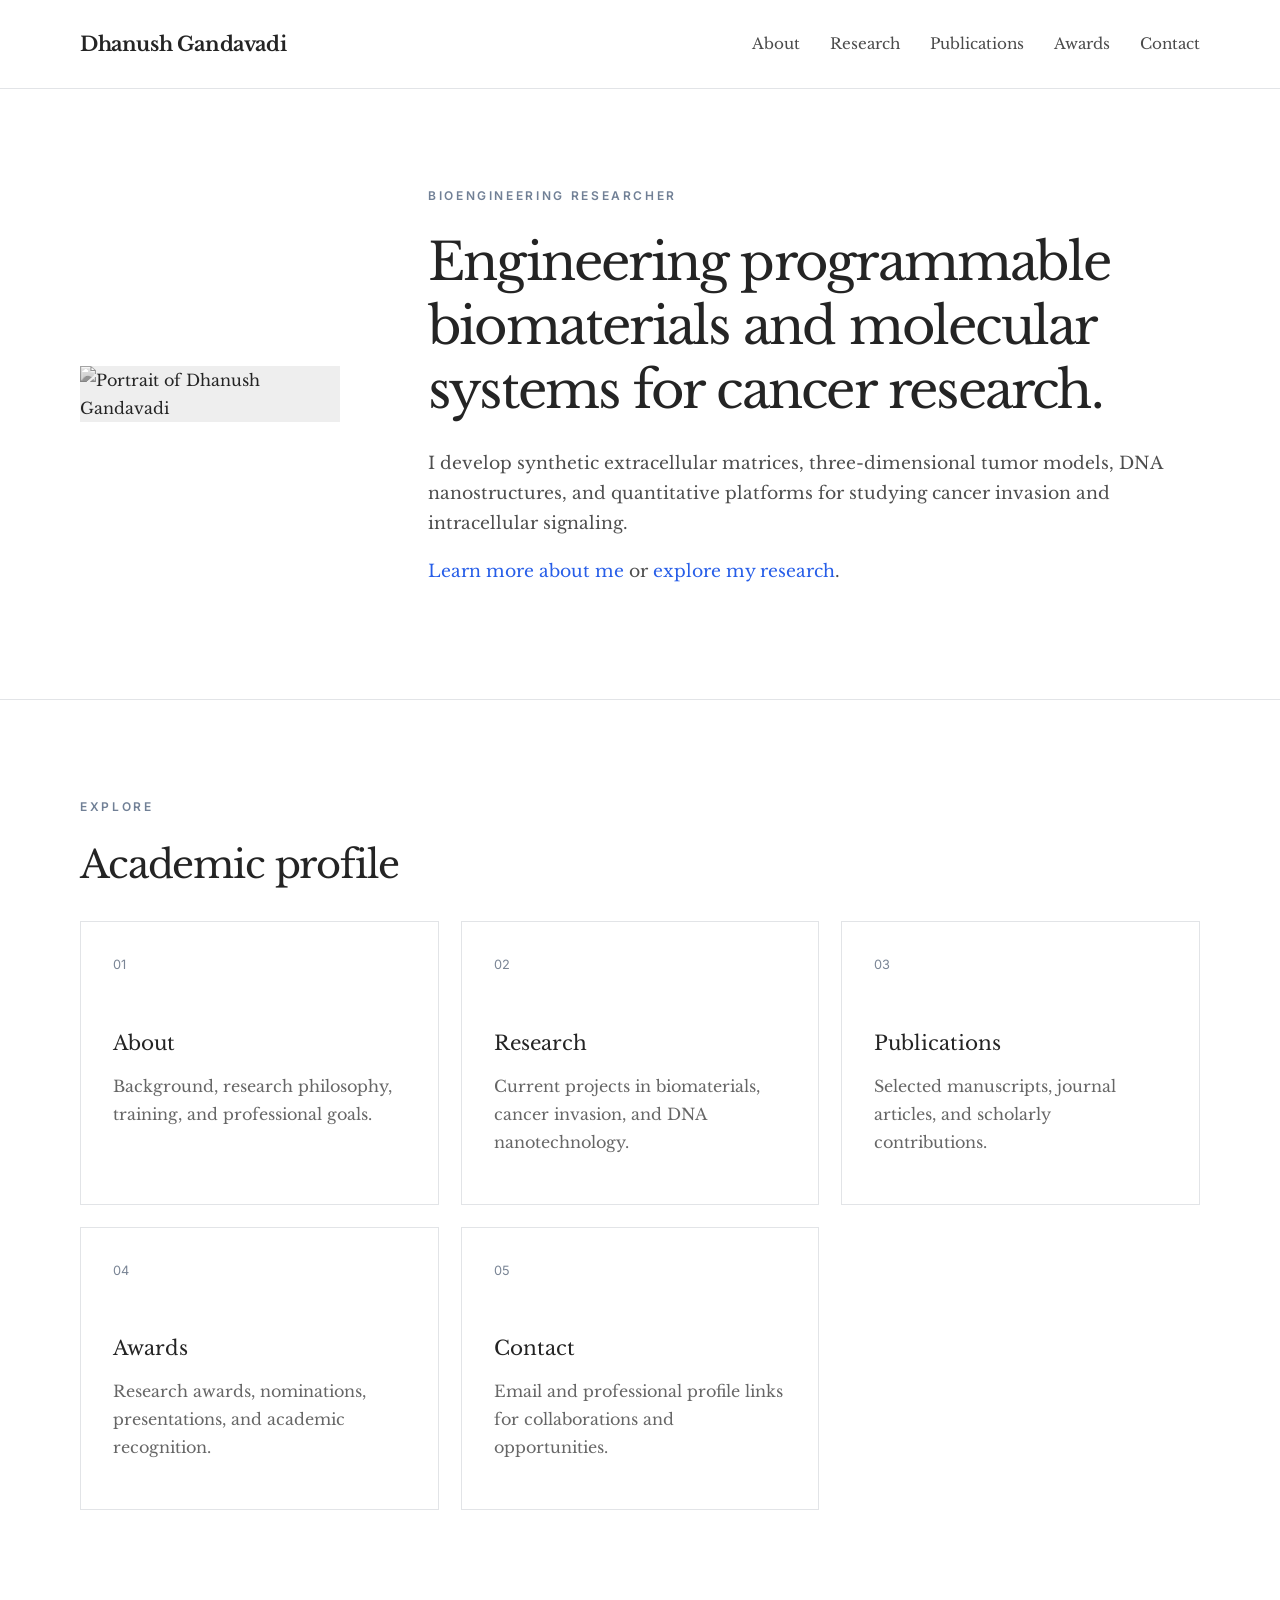
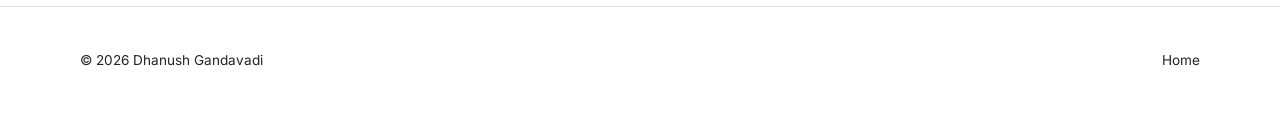
==== index.html @ 9c0daece "Add files via upload" ====
<!DOCTYPE html>
<html lang="en">
<head>
  <meta charset="UTF-8" />
  <meta name="viewport" content="width=device-width, initial-scale=1.0" />
  <meta name="description" content="Academic website of Dhanush Gandavadi, bioengineering researcher." />
  <title>Dhanush Gandavadi | Bioengineering Researcher</title>
  <link rel="preconnect" href="https://fonts.googleapis.com">
  <link rel="preconnect" href="https://fonts.gstatic.com" crossorigin>
  <link href="https://fonts.googleapis.com/css2?family=Inter:wght@400;500;600&family=Libre+Baskerville:wght@400;700&display=swap" rel="stylesheet">
  <link rel="stylesheet" href="styles.css" />
</head>
<body>

<header class="site-header">
  <div class="container nav-wrap">
    <a class="brand" href="index.html">Dhanush Gandavadi</a>
    <button class="menu-toggle" aria-label="Open navigation" aria-expanded="false">☰</button>
    <nav class="nav" aria-label="Primary navigation">
      <a href="about.html">About</a>
      <a href="research.html">Research</a>
      <a href="publications.html">Publications</a>
      <a href="awards.html">Awards</a>
      <a href="contact.html">Contact</a>
    </nav>
  </div>
</header>

<main>
  <section class="hero section">
    <div class="container hero-grid">
      <div class="portrait-wrap">
        <img class="portrait" src="assets/profile-placeholder.jpg" alt="Portrait of Dhanush Gandavadi" />
      </div>
      <div class="hero-copy">
        <p class="eyebrow">BIOENGINEERING RESEARCHER</p>
        <h1>Engineering programmable biomaterials and molecular systems for cancer research.</h1>
        <p>
          I develop synthetic extracellular matrices, three-dimensional tumor models,
          DNA nanostructures, and quantitative platforms for studying cancer invasion
          and intracellular signaling.
        </p>
        <p class="links">
          <a href="about.html">Learn more about me</a> or
          <a href="research.html">explore my research</a>.
        </p>
      </div>
    </div>
  </section>

  <section class="section">
    <div class="container">
      <p class="eyebrow">EXPLORE</p>
      <h2>Academic profile</h2>
      <div class="project-grid">
        <a class="card card-link" href="about.html">
          <span class="card-number">01</span>
          <h3>About</h3>
          <p>Background, research philosophy, training, and professional goals.</p>
        </a>
        <a class="card card-link" href="research.html">
          <span class="card-number">02</span>
          <h3>Research</h3>
          <p>Current projects in biomaterials, cancer invasion, and DNA nanotechnology.</p>
        </a>
        <a class="card card-link" href="publications.html">
          <span class="card-number">03</span>
          <h3>Publications</h3>
          <p>Selected manuscripts, journal articles, and scholarly contributions.</p>
        </a>
        <a class="card card-link" href="awards.html">
          <span class="card-number">04</span>
          <h3>Awards</h3>
          <p>Research awards, nominations, presentations, and academic recognition.</p>
        </a>
        <a class="card card-link" href="contact.html">
          <span class="card-number">05</span>
          <h3>Contact</h3>
          <p>Email and professional profile links for collaborations and opportunities.</p>
        </a>
      </div>
    </div>
  </section>
</main>

<footer>
  <div class="container footer-inner">
    <p>© <span id="year"></span> Dhanush Gandavadi</p>
    <a href="index.html">Home</a>
  </div>
</footer>
<script src="script.js"></script>
</body>
</html>
---- styles.css ----
:root {
  --bg: #ffffff;
  --surface: #ffffff;
  --ink: #242424;
  --muted: #666666;
  --line: #e2e4e7;
  --accent: #275ee8;
  --max: 1120px;
}

* { box-sizing: border-box; }

html {
  scroll-behavior: smooth;
  scroll-padding-top: 90px;
}

body {
  margin: 0;
  background: #ffffff;
  color: var(--ink);
  font-family: "Libre Baskerville", Georgia, serif;
  line-height: 1.75;
}

a {
  color: var(--accent);
  text-decoration: none;
}

a:hover { text-decoration: underline; }

.container {
  width: min(var(--max), calc(100% - 40px));
  margin-inline: auto;
}

.narrow { max-width: 900px; }

.site-header {
  position: sticky;
  top: 0;
  z-index: 20;
  background: rgba(255,255,255,0.96);
  backdrop-filter: blur(12px);
  border-bottom: 1px solid var(--line);
}

.nav-wrap {
  min-height: 88px;
  display: flex;
  align-items: center;
  justify-content: space-between;
}

.brand {
  color: var(--ink);
  font-size: 1.25rem;
  font-weight: 700;
  letter-spacing: -0.02em;
}

.nav {
  display: flex;
  gap: 30px;
}

.nav a {
  color: #4b4b4b;
  font-size: 0.95rem;
}

.nav a:hover { color: var(--accent); }

.menu-toggle {
  display: none;
  border: 0;
  background: transparent;
  font-size: 1.5rem;
}

.section {
  padding: 96px 0;
  border-bottom: 1px solid var(--line);
  background: #ffffff;
}

.hero-grid {
  display: grid;
  grid-template-columns: 260px minmax(0, 1fr);
  gap: 88px;
  align-items: center;
}

.portrait {
  width: 100%;
  aspect-ratio: 4 / 5;
  object-fit: cover;
  filter: grayscale(100%);
  background: #eeeeee;
}

.eyebrow {
  margin: 0 0 24px;
  font-family: Inter, Arial, sans-serif;
  font-size: 0.75rem;
  font-weight: 600;
  letter-spacing: 0.22em;
  color: #718096;
}

h1, h2, h3 {
  margin-top: 0;
  line-height: 1.25;
  font-weight: 400;
}

h1 {
  max-width: 850px;
  margin-bottom: 26px;
  font-size: clamp(2.2rem, 4vw, 3.55rem);
  letter-spacing: -0.035em;
}

h2 {
  margin-bottom: 32px;
  font-size: clamp(1.8rem, 3vw, 2.8rem);
  letter-spacing: -0.03em;
}

h3 {
  margin-bottom: 14px;
  font-size: 1.25rem;
}

.lead,
.hero-copy > p:not(.eyebrow) {
  max-width: 780px;
  color: #4e4e4e;
  font-size: 1.08rem;
}

.project-grid {
  display: grid;
  grid-template-columns: repeat(3, 1fr);
  gap: 22px;
}

.card {
  min-height: 280px;
  padding: 32px;
  background: #ffffff;
  border: 1px solid var(--line);
}

.card-link {
  display: block;
  color: var(--ink);
  transition: transform 160ms ease, box-shadow 160ms ease;
}

.card-link:hover {
  text-decoration: none;
  transform: translateY(-3px);
  box-shadow: 0 12px 30px rgba(0,0,0,0.06);
}

.card-number,
.project-index,
.year {
  font-family: Inter, Arial, sans-serif;
  font-size: 0.8rem;
  color: #7a8595;
}

.card-number {
  display: block;
  margin-bottom: 54px;
}

.card p,
.publication p,
.simple-list p,
.contact-copy p,
.prose p,
.feature-project p {
  color: var(--muted);
}

.page-hero { padding-top: 110px; }

.content-grid,
.contact-grid {
  display: grid;
  grid-template-columns: 0.8fr 1.2fr;
  gap: 72px;
}

.prose p { margin-top: 0; }

.publication-list {
  border-top: 1px solid var(--line);
}

.publication {
  display: grid;
  grid-template-columns: 110px 1fr;
  gap: 28px;
  padding: 30px 0;
  border-bottom: 1px solid var(--line);
}

.publication p { margin: 0 0 10px; }

.simple-list {
  display: grid;
  grid-template-columns: 1fr 1fr;
  gap: 28px;
}

.simple-list.one-column { grid-template-columns: 1fr; }

.simple-list > div {
  padding-top: 24px;
  border-top: 1px solid var(--line);
}

.stacked-projects {
  border-top: 1px solid var(--line);
}

.feature-project {
  display: grid;
  grid-template-columns: 110px 1fr;
  gap: 28px;
  padding: 44px 0;
  border-bottom: 1px solid var(--line);
}

.feature-project h2 { margin-bottom: 16px; }

footer {
  padding: 28px 0;
  font-family: Inter, Arial, sans-serif;
  font-size: 0.85rem;
  background: #ffffff;
}

.footer-inner {
  display: flex;
  justify-content: space-between;
  align-items: center;
}

footer a { color: var(--ink); }

@media (max-width: 820px) {
  .nav-wrap { min-height: 72px; }
  .menu-toggle { display: block; }

  .nav {
    display: none;
    position: absolute;
    top: 72px;
    left: 0;
    right: 0;
    padding: 20px;
    flex-direction: column;
    gap: 14px;
    background: #ffffff;
    border-bottom: 1px solid var(--line);
  }

  .nav.open { display: flex; }

  .hero-grid,
  .project-grid,
  .simple-list,
  .content-grid,
  .contact-grid {
    grid-template-columns: 1fr;
  }

  .hero-grid { gap: 42px; }
  .portrait-wrap { max-width: 260px; }
  .section { padding: 68px 0; }

  .publication,
  .feature-project {
    grid-template-columns: 1fr;
    gap: 4px;
  }
}
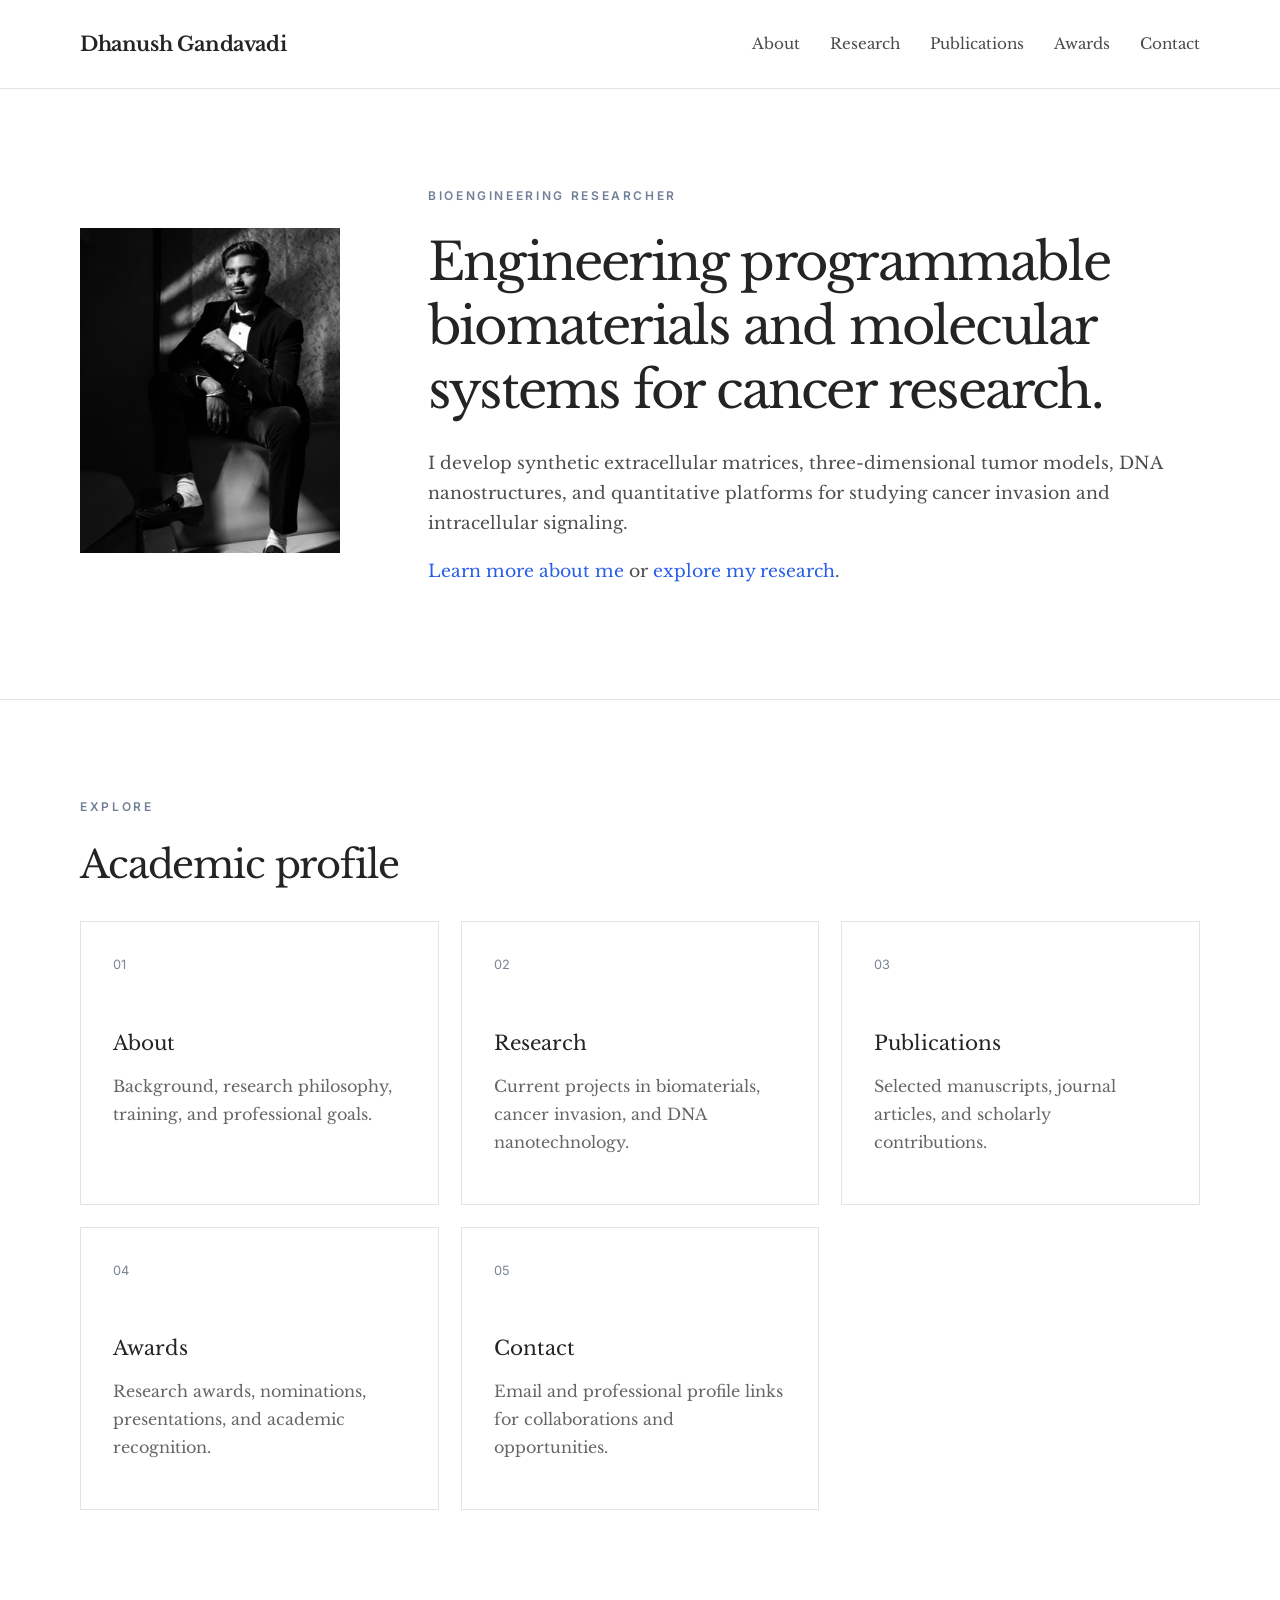
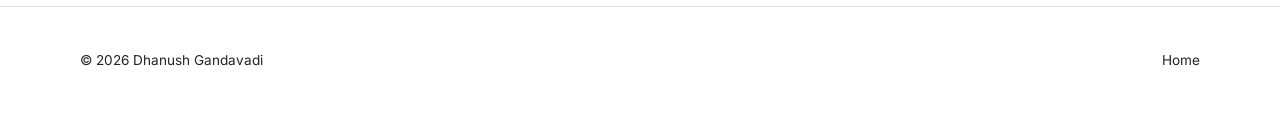
==== commit 086586e6: "Update index.html" ====
--- a/index.html
+++ b/index.html
@@ -30,7 +30,7 @@
   <section class="hero section">
     <div class="container hero-grid">
       <div class="portrait-wrap">
-        <img class="portrait" src="assets/profile-placeholder.jpg" alt="Portrait of Dhanush Gandavadi" />
+        <img class="portrait" src="assets/Dhanush.jpg" alt="Portrait of Dhanush Gandavadi" />
       </div>
       <div class="hero-copy">
         <p class="eyebrow">BIOENGINEERING RESEARCHER</p>
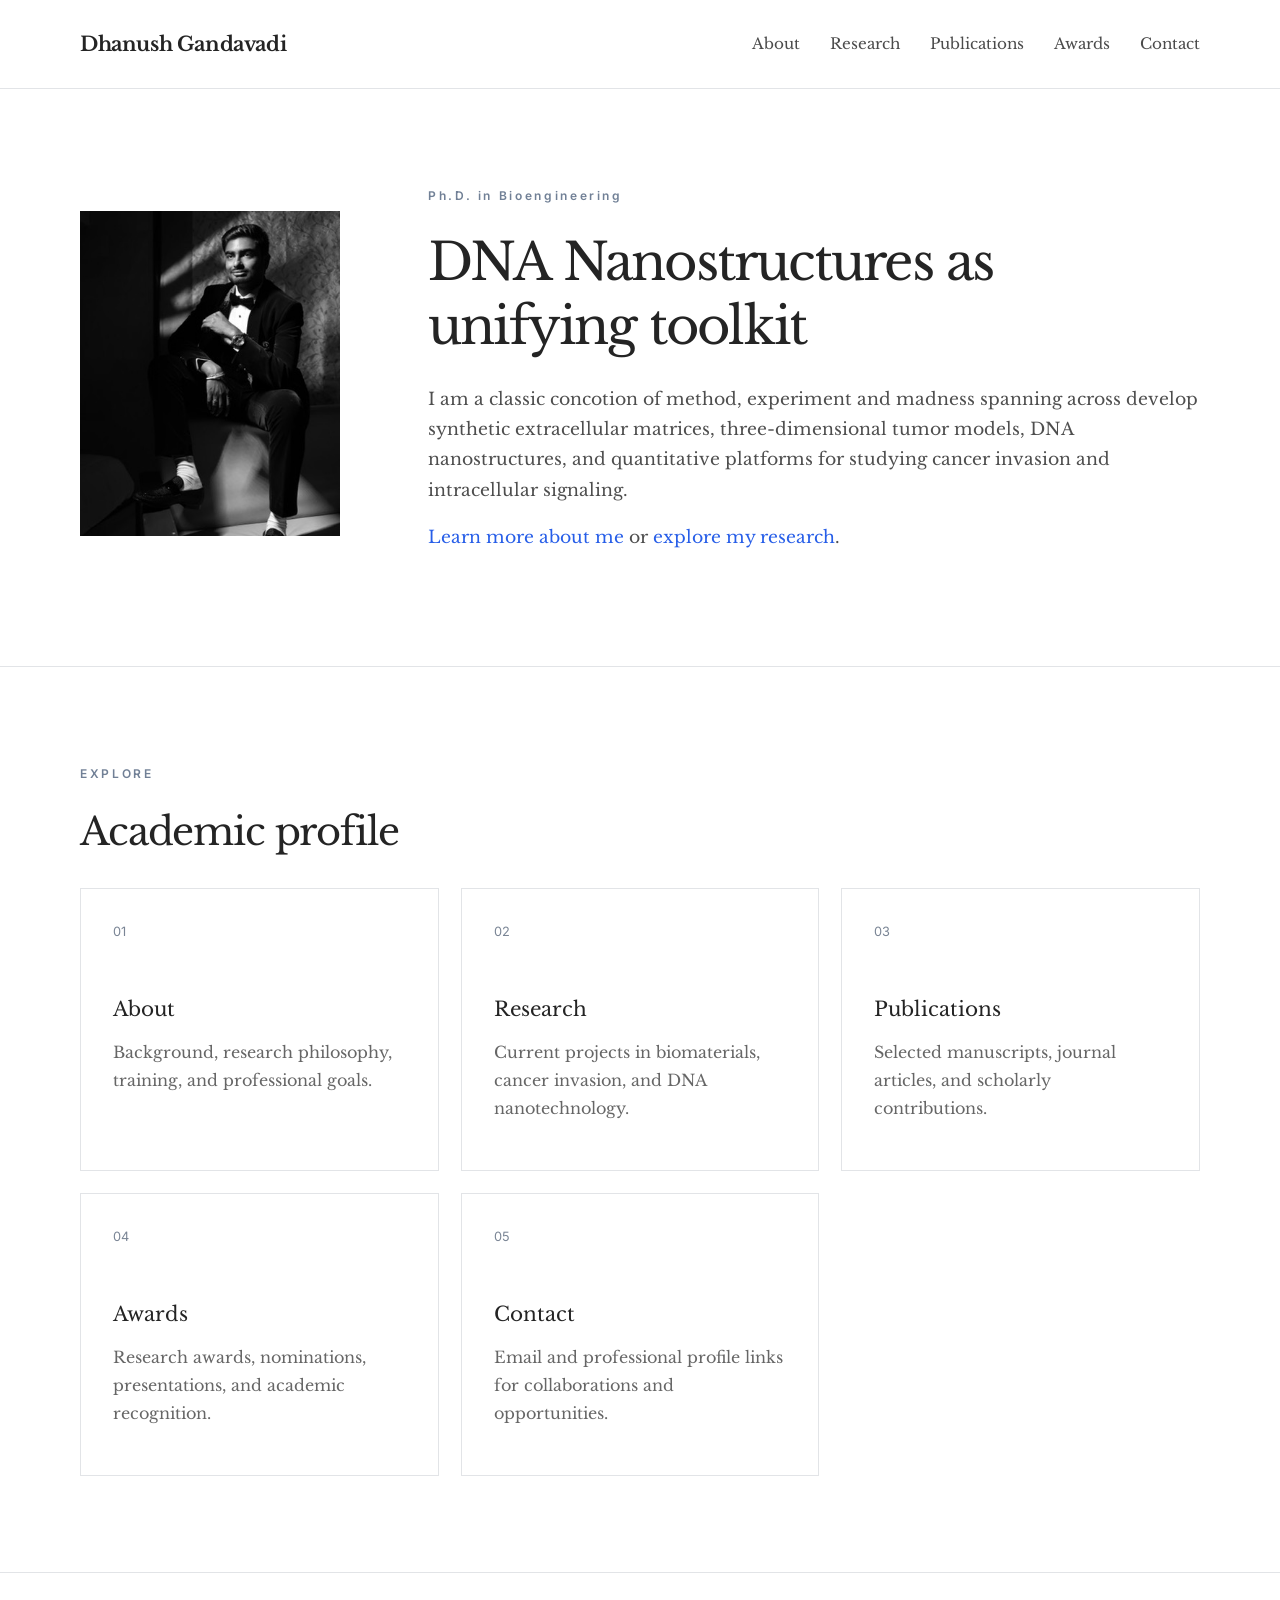
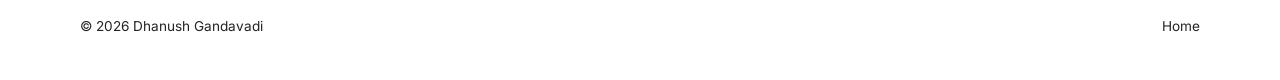
==== commit beea6c56: "Update index.html" ====
--- a/index.html
+++ b/index.html
@@ -4,7 +4,7 @@
   <meta charset="UTF-8" />
   <meta name="viewport" content="width=device-width, initial-scale=1.0" />
   <meta name="description" content="Academic website of Dhanush Gandavadi, bioengineering researcher." />
-  <title>Dhanush Gandavadi | Bioengineering Researcher</title>
+  <title>Dhanush Gandavadi | Ph.D. in Bioengineering </title>
   <link rel="preconnect" href="https://fonts.googleapis.com">
   <link rel="preconnect" href="https://fonts.gstatic.com" crossorigin>
   <link href="https://fonts.googleapis.com/css2?family=Inter:wght@400;500;600&family=Libre+Baskerville:wght@400;700&display=swap" rel="stylesheet">
@@ -33,10 +33,11 @@
         <img class="portrait" src="assets/Dhanush.jpg" alt="Portrait of Dhanush Gandavadi" />
       </div>
       <div class="hero-copy">
-        <p class="eyebrow">BIOENGINEERING RESEARCHER</p>
-        <h1>Engineering programmable biomaterials and molecular systems for cancer research.</h1>
+        <p class="eyebrow"> Ph.D. in Bioengineering</p>
+        <h1> DNA Nanostructures as unifying toolkit </h1>
         <p>
-          I develop synthetic extracellular matrices, three-dimensional tumor models,
+          I am a classic concotion of method, experiment and madness spanning across
+          develop synthetic extracellular matrices, three-dimensional tumor models,
           DNA nanostructures, and quantitative platforms for studying cancer invasion
           and intracellular signaling.
         </p>
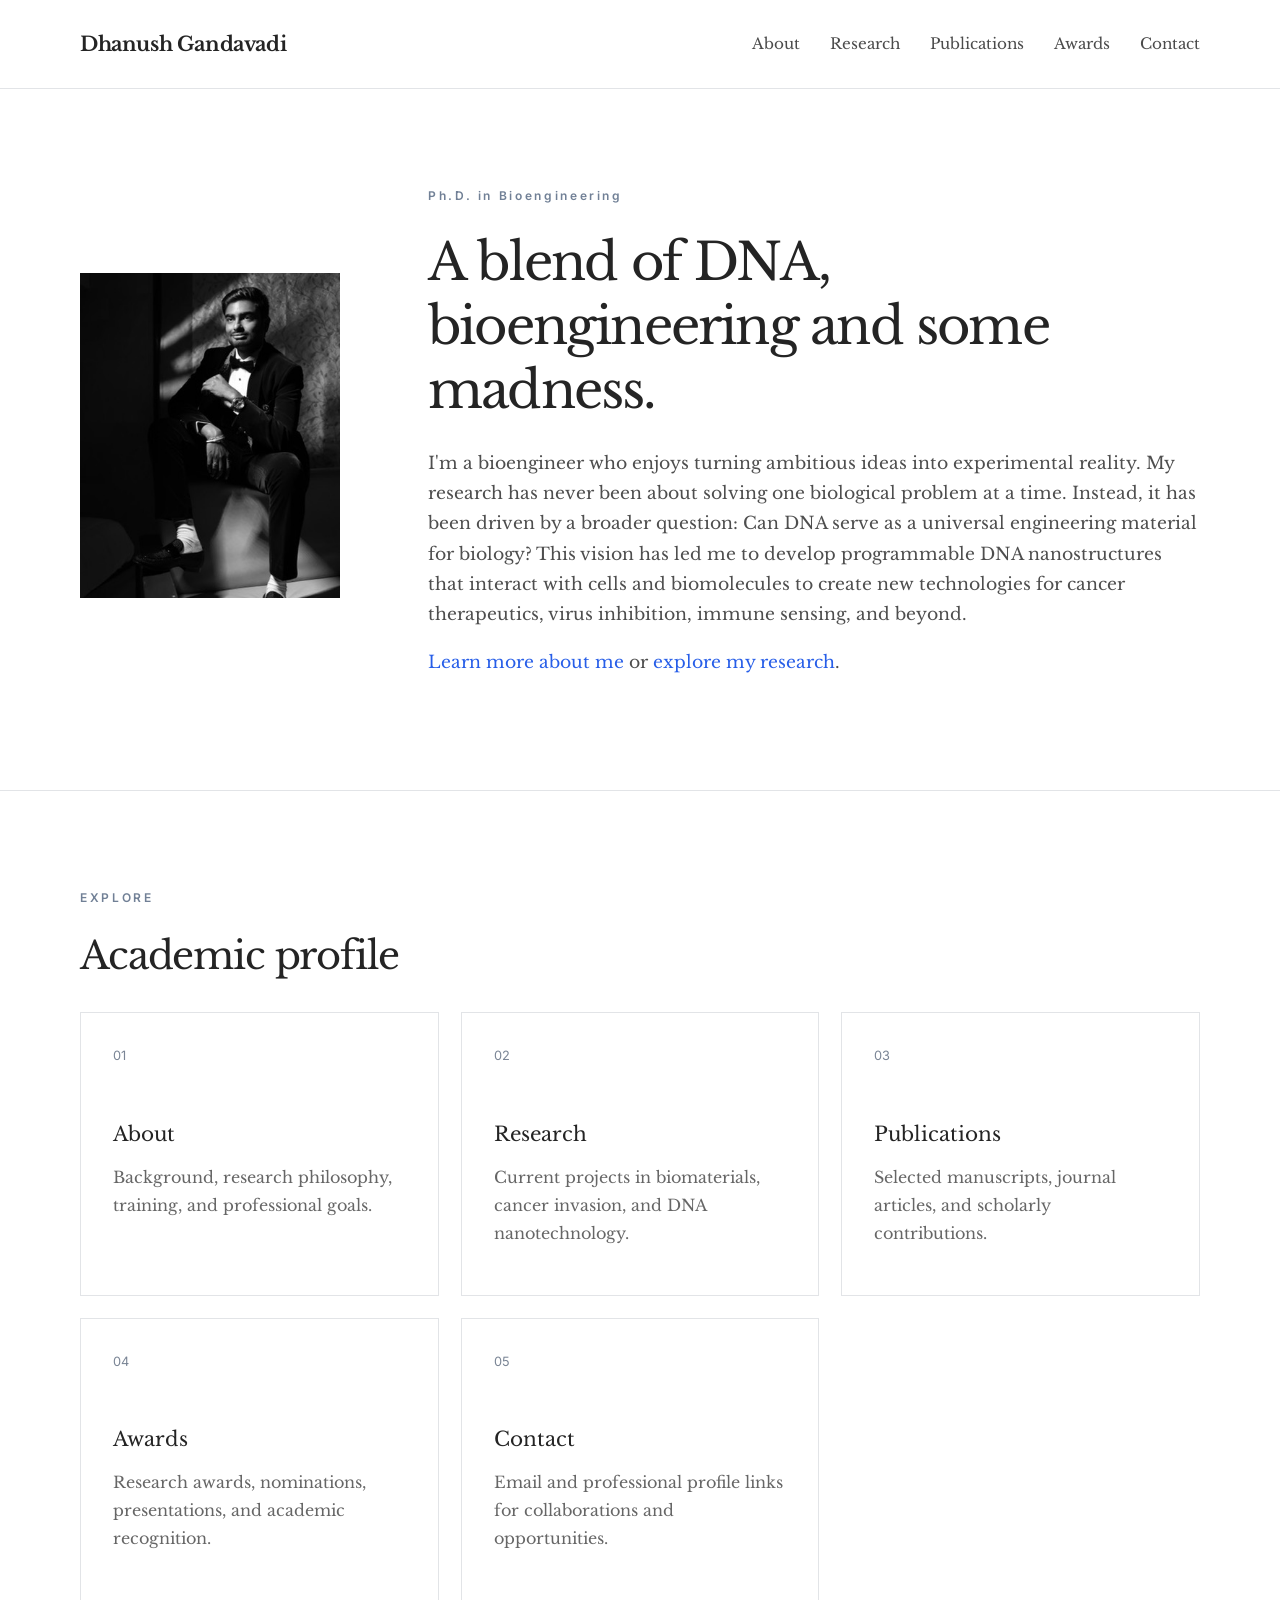
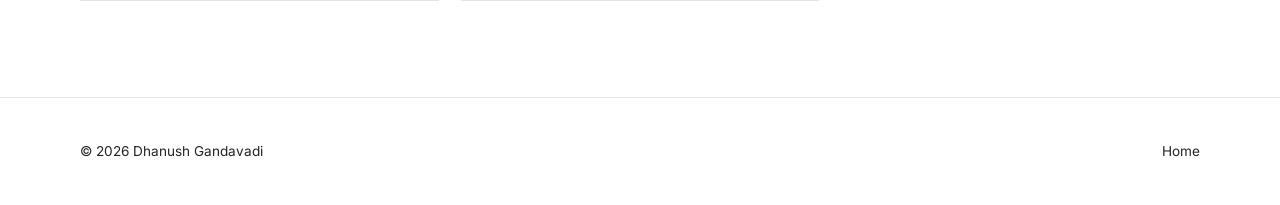
==== commit 94f9701e: "Update index.html" ====
--- a/index.html
+++ b/index.html
@@ -34,12 +34,16 @@
       </div>
       <div class="hero-copy">
         <p class="eyebrow"> Ph.D. in Bioengineering</p>
-        <h1> DNA Nanostructures as unifying toolkit </h1>
+        <h1> A blend of DNA, bioengineering and some madness.</h1>
         <p>
-          I am a classic concotion of method, experiment and madness spanning across
-          develop synthetic extracellular matrices, three-dimensional tumor models,
-          DNA nanostructures, and quantitative platforms for studying cancer invasion
-          and intracellular signaling.
+          
+          I'm a bioengineer who enjoys turning ambitious ideas into experimental reality.
+          My research has never been about solving one biological problem at a time. Instead, 
+          it has been driven by a broader question: Can DNA serve as a universal engineering 
+          material for biology? This vision has led me to develop programmable DNA nanostructures 
+          that interact with cells and biomolecules to create new technologies for cancer 
+          therapeutics, virus inhibition, immune sensing, and beyond.
+       
         </p>
         <p class="links">
           <a href="about.html">Learn more about me</a> or
